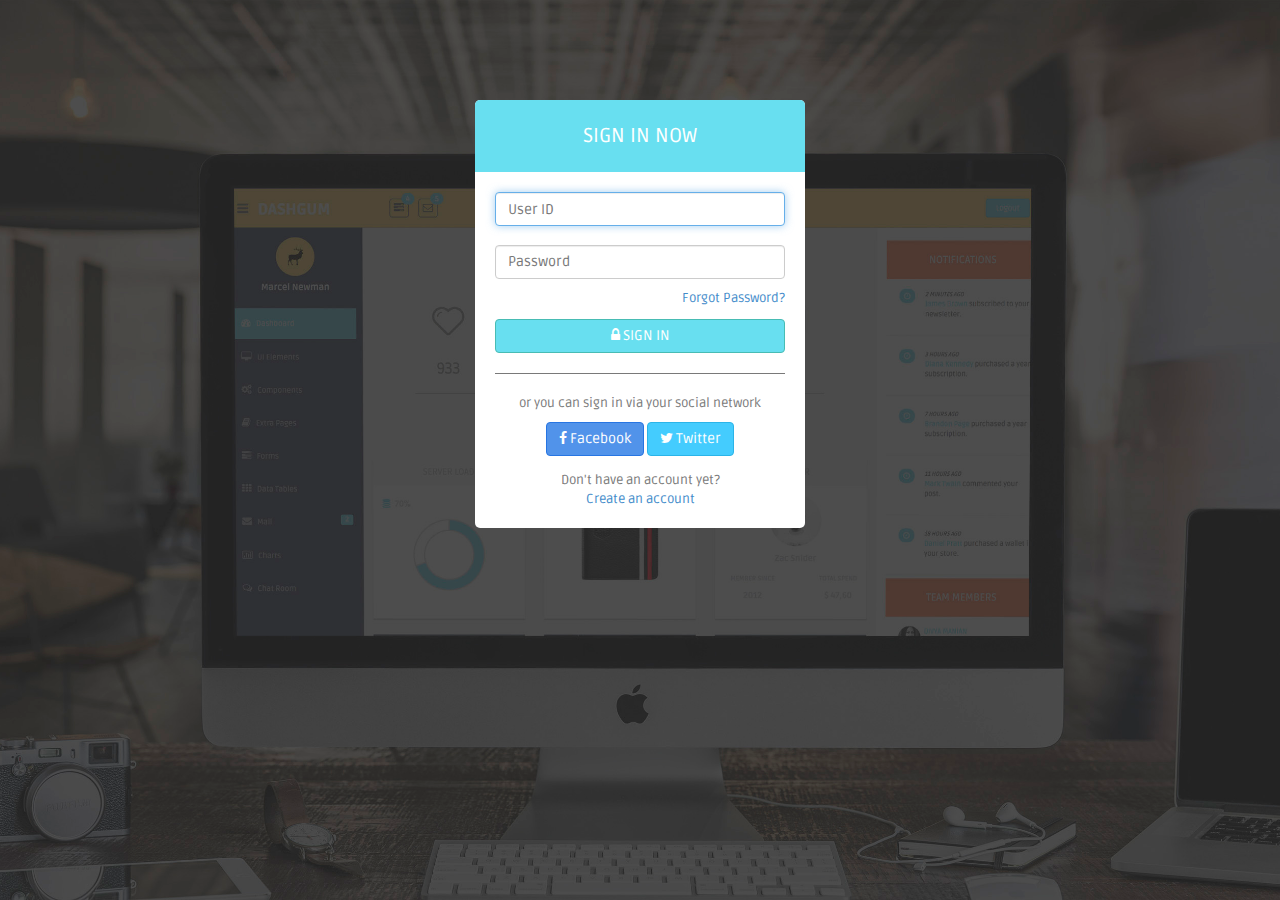
==== bkt_1_dashgumfree/login.html @ bc5d2f7f "bootstrap模板" ====
<!DOCTYPE html>
<html lang="en">
  <head>
    <meta charset="utf-8">
    <meta name="viewport" content="width=device-width, initial-scale=1.0">
    <meta name="description" content="">
    <meta name="author" content="Dashboard">
    <meta name="keyword" content="Dashboard, Bootstrap, Admin, Template, Theme, Responsive, Fluid, Retina">

    <title>DASHGUM - Bootstrap Admin Template</title>

    <!-- Bootstrap core CSS -->
    <link href="assets/css/bootstrap.css" rel="stylesheet">
    <!--external css-->
    <link href="assets/font-awesome/css/font-awesome.css" rel="stylesheet" />
        
    <!-- Custom styles for this template -->
    <link href="assets/css/style.css" rel="stylesheet">
    <link href="assets/css/style-responsive.css" rel="stylesheet">

    <!-- HTML5 shim and Respond.js IE8 support of HTML5 elements and media queries -->
    <!--[if lt IE 9]>
      <script src="https://oss.maxcdn.com/libs/html5shiv/3.7.0/html5shiv.js"></script>
      <script src="https://oss.maxcdn.com/libs/respond.js/1.4.2/respond.min.js"></script>
    <![endif]-->
  </head>

  <body>

      <!-- **********************************************************************************************************************************************************
      MAIN CONTENT
      *********************************************************************************************************************************************************** -->

	  <div id="login-page">
	  	<div class="container">
	  	
		      <form class="form-login" action="index.html">
		        <h2 class="form-login-heading">sign in now</h2>
		        <div class="login-wrap">
		            <input type="text" class="form-control" placeholder="User ID" autofocus>
		            <br>
		            <input type="password" class="form-control" placeholder="Password">
		            <label class="checkbox">
		                <span class="pull-right">
		                    <a data-toggle="modal" href="login.html#myModal"> Forgot Password?</a>
		
		                </span>
		            </label>
		            <button class="btn btn-theme btn-block" href="index.html" type="submit"><i class="fa fa-lock"></i> SIGN IN</button>
		            <hr>
		            
		            <div class="login-social-link centered">
		            <p>or you can sign in via your social network</p>
		                <button class="btn btn-facebook" type="submit"><i class="fa fa-facebook"></i> Facebook</button>
		                <button class="btn btn-twitter" type="submit"><i class="fa fa-twitter"></i> Twitter</button>
		            </div>
		            <div class="registration">
		                Don't have an account yet?<br/>
		                <a class="" href="#">
		                    Create an account
		                </a>
		            </div>
		
		        </div>
		
		          <!-- Modal -->
		          <div aria-hidden="true" aria-labelledby="myModalLabel" role="dialog" tabindex="-1" id="myModal" class="modal fade">
		              <div class="modal-dialog">
		                  <div class="modal-content">
		                      <div class="modal-header">
		                          <button type="button" class="close" data-dismiss="modal" aria-hidden="true">&times;</button>
		                          <h4 class="modal-title">Forgot Password ?</h4>
		                      </div>
		                      <div class="modal-body">
		                          <p>Enter your e-mail address below to reset your password.</p>
		                          <input type="text" name="email" placeholder="Email" autocomplete="off" class="form-control placeholder-no-fix">
		
		                      </div>
		                      <div class="modal-footer">
		                          <button data-dismiss="modal" class="btn btn-default" type="button">Cancel</button>
		                          <button class="btn btn-theme" type="button">Submit</button>
		                      </div>
		                  </div>
		              </div>
		          </div>
		          <!-- modal -->
		
		      </form>	  	
	  	
	  	</div>
	  </div>

    <!-- js placed at the end of the document so the pages load faster -->
    <script src="assets/js/jquery.js"></script>
    <script src="assets/js/bootstrap.min.js"></script>

    <!--BACKSTRETCH-->
    <!-- You can use an image of whatever size. This script will stretch to fit in any screen size.-->
    <script type="text/javascript" src="assets/js/jquery.backstretch.min.js"></script>
    <script>
        $.backstretch("assets/img/login-bg.jpg", {speed: 500});
    </script>


  </body>
</html>
---- bkt_1_dashgumfree/assets/css/style.css ----
/* Import fonts */
@import url(http://fonts.googleapis.com/css?family=Ruda:400,700,900);

/* BASIC THEME CONFIGURATION */
body {
    color: #797979;
	background: #f2f2f2;
    font-family: 'Ruda', sans-serif;
    padding: 0px !important;
    margin: 0px !important;
    font-size:13px;
}

ul li {
    list-style: none;
}

a, a:hover, a:focus {
    text-decoration: none;
    outline: none;
}
::selection {

    background: #68dff0;
    color: #fff;
}
::-moz-selection {
    background: #68dff0;
    color: #fff;
}

#container {
    width: 100%;
    height: 100%;
}
.copyrights{
	text-indent:-9999px;
	height:0;
	line-height:0;
	font-size:0;
	overflow:hidden;
}
/* Bootstrap Modifications */
.modal-header {
	background: #68dff0;
}

.modal-title {
	color: white;
}

.btn-round {
	border-radius: 20px;
	-webkit-border-radius: 20px;
}

.accordion-heading .accordion-toggle {
	display: block;
	cursor: pointer;
	border-top: 1px solid #F5F5F5;
	padding: 5px 0px;
	line-height: 28.75px;
	text-transform: uppercase;
	color: #1a1a1a;
	background-color: #ffffff;
	outline: none !important;
	text-decoration: none;
}	



/*Theme Backgrounds*/

.bg-theme {
	background-color: #68dff0;
}

.bg-theme02 {
	background-color: #ac92ec;
}

.bg-theme03 {
  background-color: #48cfad;
}

.bg-theme04 {
  background-color: #ed5565;
}
/*Theme Buttons*/

.btn-theme {
  color: #fff;
  background-color: #68dff0;
  border-color: #48bcb4;
}
.btn-theme:hover,
.btn-theme:focus,
.btn-theme:active,
.btn-theme.active,
.open .dropdown-toggle.btn-theme {
  color: #fff;
  background-color: #48bcb4;
  border-color: #48bcb4;
}

.btn-theme02 {
  color: #fff;
  background-color: #ac92ec;
  border-color: #967adc;
}
.btn-theme02:hover,
.btn-theme02:focus,
.btn-theme02:active,
.btn-theme02.active,
.open .dropdown-toggle.btn-theme02 {
  color: #fff;
  background-color: #967adc;
  border-color: #967adc;
}

.btn-theme03 {
  color: #fff;
  background-color: #48cfad;
  border-color: #37bc9b;
}
.btn-theme03:hover,
.btn-theme03:focus,
.btn-theme03:active,
.btn-theme03.active,
.open .dropdown-toggle.btn-theme03 {
  color: #fff;
  background-color: #37bc9b;
  border-color: #37bc9b;
}

.btn-theme04 {
  color: #fff;
  background-color: #ed5565;
  border-color: #da4453;
}
.btn-theme04:hover,
.btn-theme04:focus,
.btn-theme04:active,
.btn-theme04.active,
.open .dropdown-toggle.btn-theme04 {
  color: #fff;
  background-color: #da4453;
  border-color: #da4453;
}

.btn-clear-g {
	color: #48bcb4;
	background: transparent;
	border-color: #48bcb4;
}

.btn-clear-g:hover {
	color: white;
}

hr {
  margin-top: 20px;
  margin-bottom: 20px;
  border: 0;
  border-top: 1px solid #797979;
}



/*Helpers*/

.centered {
	text-align: center;
}

.goleft {
	text-align: left;
}

.goright {
	text-align: right;
}

.mt {
	margin-top: 25px;
}

.mb {
	margin-bottom: 25px;
}

.ml {
	margin-left: 5px;
	}

.no-padding {
	padding: 0 !important;
}

.no-margin {
	margin: 0 !important;
}

/*Exclusive Theme Colors Configuration*/

.label-theme {
	background-color: #68dff0;
}

.bg-theme {
	background-color: #68dff0;
}

ul.top-menu > li > .logout {
	color: #f2f2f2;
	font-size: 12px;
	border-radius: 4px;
	-webkit-border-radius: 4px;
	border: 1px solid #64c3c2 !important;
	padding: 5px 15px;
	margin-right: 15px;
	background: #68dff0;
	margin-top: 15px;
}


/*sidebar navigation*/

#sidebar {
    width: 210px;
    height: 100%;
    position: fixed;
    background: #424a5d;
}

#sidebar h5 {
	color: #f2f2f2;
	font-weight: 700;
}

#sidebar ul li {
    position: relative;
}

#sidebar .sub-menu > .sub li  {
    padding-left: 32px;
}

#sidebar .sub-menu > .sub li:last-child {
    padding-bottom: 10px;
}

/*LEFT NAVIGATION ICON*/
.dcjq-icon {
    height:17px;
    width:17px;
    display:inline-block;
    background: url("../img/nav-expand.png") no-repeat top;
    border-radius:3px;
    -moz-border-radius:3px;
    -webkit-border-radius:3px;
    position:absolute;
    right:10px;
    top:15px;
}
.active .dcjq-icon {
    background: url("../img/nav-expand.png") no-repeat bottom;
    border-radius:3px;
    -moz-border-radius:3px;
    -webkit-border-radius:3px;
}
/*---*/

.nav-collapse.collapse {
    display: inline;
}

ul.sidebar-menu , ul.sidebar-menu li ul.sub{
    margin: -2px 0 0;
    padding: 0;
}

ul.sidebar-menu {
    margin-top: 75px;
}

#sidebar > ul > li > ul.sub {
    display: none;
}

#sidebar > ul > li.active > ul.sub, #sidebar > ul > li > ul.sub > li > a {
    display: block;
}

ul.sidebar-menu li ul.sub li{
    background: #424a5d;
    margin-bottom: 0;
    margin-left: 0;
    margin-right: 0;
}

ul.sidebar-menu li ul.sub li:last-child{
    border-radius: 0 0 4px 4px;
    -webkit-border-radius: 0 0 4px 4px;
}

ul.sidebar-menu li ul.sub li a {
    font-size: 12px;
    padding: 6px 0;
    line-height: 35px;
    height: 35px;
    -webkit-transition: all 0.3s ease;
    -moz-transition: all 0.3s ease;
    -o-transition: all 0.3s ease;
    -ms-transition: all 0.3s ease;
    transition: all 0.3s ease;
    color: #aeb2b7;
}

ul.sidebar-menu li ul.sub li a:hover {
	color: white;
	background: transparent;
}

ul.sidebar-menu li ul.sub li.active a {
    color: #68dff0;
    -webkit-transition: all 0.3s ease;
    -moz-transition: all 0.3s ease;
    -o-transition: all 0.3s ease;
    -ms-transition: all 0.3s ease;
    transition: all 0.3s ease;
    display: block;
}

ul.sidebar-menu li{
    /*line-height: 20px !important;*/
    margin-bottom: 5px;
    margin-left:10px;
    margin-right:10px;
}

ul.sidebar-menu li.sub-menu{
    line-height: 15px;
}

ul.sidebar-menu li a span{
    display: inline-block;
}

ul.sidebar-menu li a{
    color: #aeb2b7;
    text-decoration: none;
    display: block;
    padding: 15px 0 15px 10px;
    font-size: 12px;
    outline: none;
    -webkit-transition: all 0.3s ease;
    -moz-transition: all 0.3s ease;
    -o-transition: all 0.3s ease;
    -ms-transition: all 0.3s ease;
    transition: all 0.3s ease;
}

ul.sidebar-menu li a.active, ul.sidebar-menu li a:hover, ul.sidebar-menu li a:focus {
    background: #68dff0;
    color: #fff;
    display: block;

    -webkit-transition: all 0.3s ease;
    -moz-transition: all 0.3s ease;
    -o-transition: all 0.3s ease;
    -ms-transition: all 0.3s ease;
    transition: all 0.3s ease;
}


ul.sidebar-menu li a i {
    font-size: 15px;
    padding-right: 6px;
}

ul.sidebar-menu li a:hover i, ul.sidebar-menu li a:focus i {
    color: #fff;
}

ul.sidebar-menu li a.active i {
    color: #fff;
}


.mail-info, .mail-info:hover {
    margin: -3px 6px 0 0;
    font-size: 11px;
}

/* MAIN CONTENT CONFIGURATION */
#main-content {
    margin-left: 210px;
}

.header, .footer {
    min-height: 60px;
    padding: 0 15px;
}

.header {
    position: fixed;
    left: 0;
    right: 0;
    z-index: 1002;
}

.black-bg {
    background: #ffd777;
    border-bottom: 1px solid #c9aa5f;
}

.wrapper {
    display: inline-block;
    margin-top: 60px;
    padding-left: 15px;
    padding-right: 15px;
    padding-bottom: 15px;
    padding-top: 0px;
    width: 100%;
}

a.logo {
    font-size: 20px;
    color: #ffffff;
    float: left;
    margin-top: 15px;
    text-transform: uppercase;
}

a.logo b {
    font-weight: 900;
}

a.logo:hover, a.logo:focus {
    text-decoration: none;
    outline: none;
}

a.logo span {
    color: #68dff0;
}


/*notification*/
#top_menu .nav > li, ul.top-menu > li {
    float: left;
}

.notify-row {
    float: left;
    margin-top: 15px;
    margin-left: 92px;
}

.notify-row .notification span.label {
    display: inline-block;
    height: 18px;
    width: 20px;
    padding: 5px;
}

ul.top-menu > li > a {
    color: #666666;
    font-size: 16px;
    border-radius: 4px;
    -webkit-border-radius: 4px;
    border:1px solid #666666 !important;
    padding: 2px 6px;
    margin-right: 15px;
}

ul.top-menu > li > a:hover, ul.top-menu > li > a:focus {
    border:1px solid #b6b6b6 !important;
    background-color: transparent !important;
    border-color: #b6b6b6 !important;
    text-decoration: none;
    border-radius: 4px;
    -webkit-border-radius: 4px;
    color: #b6b6b6 !important;
}

.notify-row .badge {
    position: absolute;
    right: -10px;
    top: -10px;
    z-index: 100;
}

.dropdown-menu.extended {
    max-width: 300px !important;
    min-width: 160px !important;
    top: 42px;
    width: 235px !important;
    padding: 0;
    box-shadow: 0 2px 5px rgba(0, 0, 0, 0.176) !important;
    border: none !important;
    border-radius: 4px;
    -webkit-border-radius: 4px;
}

@media screen and (-webkit-min-device-pixel-ratio:0) {
    /* Safari and Chrome */
    .dropdown-menu.extended  {
        box-shadow: 0 2px 8px rgba(0, 0, 0, 0.176) !important;
    };
    }

.dropdown-menu.extended li p {
    background-color: #F1F2F7;
    color: #666666;
    margin: 0;
    padding: 10px;
    border-radius: 4px 4px 0px 0px;
    -webkit-border-radius: 4px 4px 0px 0px;
}

.dropdown-menu.extended li p.green {
    background-color: #68dff0;
    color: #fff;
}

.dropdown-menu.extended li p.yellow {
    background-color: #fcb322;
    color: #fff;
}

.dropdown-menu.extended li a {
    border-bottom: 1px solid #EBEBEB !important;
    font-size: 12px;
    list-style: none;
}

.dropdown-menu.extended li a {
    padding: 15px 10px !important;
    width: 100%;
    display: inline-block;
}

.dropdown-menu.extended li a:hover {
    background-color: #F7F8F9 !important;
    color: #2E2E2E;
}

.dropdown-menu.tasks-bar .task-info .desc {
    font-size: 13px;
    font-weight: normal;
}

.dropdown-menu.tasks-bar .task-info .percent {
    display: inline-block;
    float: right;
    font-size: 13px;
    font-weight: 600;
    padding-left: 10px;
    margin-top: -4px;
}

.dropdown-menu.extended .progress {
    margin-bottom: 0 !important;
    height: 10px;
}

.dropdown-menu.inbox li a .photo img {
    border-radius: 2px 2px 2px 2px;
    float: left;
    height: 40px;
    margin-right: 4px;
    width: 40px;
}

.dropdown-menu.inbox li a .subject {
    display: block;
}

.dropdown-menu.inbox li a .subject .from {
    font-size: 12px;
    font-weight: 600;
}

.dropdown-menu.inbox li a .subject .time {
    font-size: 11px;
    font-style: italic;
    font-weight: bold;
    position: absolute;
    right: 5px;
}

.dropdown-menu.inbox li a .message {
    display: block !important;
    font-size: 11px;
}

.top-nav  {
    margin-top: 7px;
}

.top-nav ul.top-menu > li .dropdown-menu.logout {
    width: 268px !important;

}

.top-nav li.dropdown .dropdown-menu {
    float: right;
    right: 0;
    left: auto;
}

.dropdown-menu.extended.logout > li {
    float: left;
    text-align: center;
    width: 33.3%;
}

.dropdown-menu.extended.logout > li:last-child {
    float: left;
    text-align: center;
    width: 100%;
    background: #a9d96c;
    border-radius: 0 0 3px 3px;
}

.dropdown-menu.extended.logout > li:last-child > a, .dropdown-menu.extended.logout > li:last-child > a:hover {
    color: #fff;
    border-bottom: none !important;
    text-transform: uppercase;
}

.dropdown-menu.extended.logout > li:last-child > a:hover > i{
    color: #fff;
}

.dropdown-menu.extended.logout > li > a {
    color: #a4abbb;
    border-bottom: none !important;
}

.full-width .dropdown-menu.extended.logout > li > a:hover {
    background: none !important;
    color: #50c8ea !important;
}

.dropdown-menu.extended.logout > li > a:hover {
    background: none !important;
}

.dropdown-menu.extended.logout > li > a:hover i {
    color: #50c8ea;
}

.dropdown-menu.extended.logout > li > a i {
    font-size: 17px;
}

.dropdown-menu.extended.logout > li > a > i {
    display: block;
}

.top-nav ul.top-menu > li > a {
    border: 1px solid #eeeeee;
    border-radius: 4px;
    -webkit-border-radius: 4px;
    padding: 6px;
    background: none;
    margin-right: 0;
}
.top-nav ul.top-menu > li {
    margin-left: 10px;
}

.top-nav ul.top-menu > li > a:hover, .top-nav ul.top-menu > li > a:focus {
    border:1px solid #F1F2F7;
    background: #F1F2F7;

}

.top-nav .dropdown-menu.extended.logout {
    top: 50px;
}

.top-nav .nav .caret {
    border-bottom-color: #A4AABA;
    border-top-color: #A4AABA;
}
.top-nav ul.top-menu > li > a:hover .caret {
    border-bottom-color: #000;
    border-top-color: #000;
}

.log-arrow-up {
    background: url("../img/arrow-up.png") no-repeat;
    width: 20px;
    height: 11px;
    position: absolute;
    right: 20px;
    top: -10px;
}

/*----*/

.notify-arrow {
    border-style: solid;
    border-width: 0 9px 9px;
    height: 0;
    margin-top: 0;
    opacity: 0;
    position: absolute;
    left: 7px;
    top: -18px;
    transition: all 0.25s ease 0s;
    width: 0;
    z-index: 10;
    margin-top: 10px;
    opacity: 1;
}

.notify-arrow-yellow {
    border-color: transparent transparent #FCB322;
    border-bottom-color: #FCB322 !important;
    border-top-color: #FCB322 !important;
}
.notify-arrow-green {
    border-color: transparent transparent #68dff0;
    border-bottom-color: #68dff0 !important;
    border-top-color: #68dff0 !important;
}



/*--sidebar toggle---*/

.sidebar-toggle-box {
    float: left;
    padding-right: 15px;
    margin-top: 20px;
}

.sidebar-toggle-box .fa-bars {
    cursor: pointer;
    display: inline-block;
    font-size: 20px;
}


.sidebar-closed > #sidebar > ul {
    display: none;
}

.sidebar-closed #main-content {
    margin-left: 0px;
}

.sidebar-closed #sidebar {
    margin-left: -180px;
}


/* Dash Side */

.ds {
	background: #ffffff;
	padding-top: 20px;
}

.ds h4 {
	font-size: 14px;
	font-weight: 700;
}

.ds h3 {
	color: #ffffff;
	font-size: 16px;
	padding: 0 10px;
	line-height: 60px;
	height: 60px;
	margin: 0;
	background: #ff865c;
	text-align: center;
}

.ds i {
	font-size: 12px;
	line-height: 16px;
}

.ds .desc {
	border-bottom: 1px solid #eaeaea;
	display: inline-block;
	padding: 15px 0;
	width: 100%;
}

.ds .desc:hover {
	background: #f2f2f2;
}

.ds .thumb {
	width: 30px;
	margin: 0 10px 0 20px;
	display: block;
	float: left;
}

.ds .details {
	width: 170px;
	float: left;
}

.ds > .desc p {
	font-size: 11px;
}

.ds p > muted {
	font-size: 9px;
	text-transform: uppercase;
	font-style: italic;
	color: #666666
}

.ds a {
	color: #68dff0;
}

/* LINE ICONS CONFIGURATION */

.mtbox {
	margin-top: 80px;
	margin-bottom: 40px;
}

.box1 {
	padding: 15px;
	text-align: center;
	color: #989898;
	border-bottom: 1px solid #989898;
}

.box1 span {
	font-size: 50px;

}

.box1 h3 {
	text-align: center;
}

.box0:hover .box1 {
	border-bottom: 1px solid #ffffff;
}

.box0 p {
	text-align: center;
	font-size: 12px;
	color: #f2f2f2;
}

.box0:hover p {
	color: #ff865c;
}

.box0:hover {
	background: #ffffff;
	box-shadow: 0 2px 1px rgba(0, 0, 0, 0.2);
}

/* MAIN CHART CONFIGURATION */
.main-chart {
	padding-top: 20px;
}

.mleft {
}

.border-head h3 {
    margin-top: 20px;
    margin-bottom: 20px;
	margin-left: 15px;	
    padding-bottom: 5px;
    font-weight: normal;
    font-size: 18px;
    display: inline-block;
    width: 100%;
    font-weight: 700;
    color: #989898;
}

.custom-bar-chart {
    height: 290px;
    margin-top: 20px;
    margin-left: 20px;
    position: relative;
    border-bottom: 1px solid #c9cdd7;
}

.custom-bar-chart .bar {
    height: 100%;
    position: relative;
    width: 6%;
    margin: 0px 4%;
    float: left;
    text-align: center;
    z-index: 10;
}

.custom-bar-chart .bar .title {
    position: absolute;
    bottom: -30px;
    width: 100%;
    text-align: center;
    font-size: 11px;
}

.custom-bar-chart .bar .value {
    position: absolute;
    bottom: 0;
    background: #ff865c;
    color: #68dff0;
    width: 100%;
    -webkit-border-radius: 5px 5px 0 0;
    -moz-border-radius: 5px 5px 0 0;
    border-radius: 5px 5px 0 0;
    -webkit-transition: all .3s ease;
    -moz-transition: all .3s ease;
    -ms-transition: all .3s ease;
    -o-transition: all .3s ease;
    transition: all .3s ease;
}



.custom-bar-chart .bar .value:hover {
    background: #2f2f2f;
    color: #fff;
}

.y-axis {
    color: #555555;
    position: absolute;
    text-align: left;
    width: 100%;
    font-size: 11px;
}

.y-axis li {
    border-top: 1px dashed #dbdce0;
    display: block;
    height: 58px;
    width: 100%;
}

.y-axis li:last-child {
    border-top: none;
}

.y-axis li span {
    display: block;
    margin: -10px 0 0 -60px;
    padding: 0 10px;
    width: 40px;
}


/*Donut Chart Main Page Conf*/
.donut-main {
	display: block;
	text-align: center;
}

.donut-main h4 {
	font-weight: 700;
	font-size: 16px;
}

/* *************************************************************************************
PANELS CONFIGURATIONS
*************************************************************************************** */

/*Panel Size*/

.pn {
	height: 250px;
	box-shadow: 0 2px 1px rgba(0, 0, 0, 0.2);
}

.pn:hover {
	box-shadow: 2px 3px 2px rgba(0, 0, 0, 0.3);
	
}

/*Grey Panel*/

.grey-panel {
	text-align: center;
	background: #dfdfe1;
}
.grey-panel .grey-header {
	background: #ccd1d9;
	padding: 3px;
	margin-bottom: 15px;
}
.grey-panel h5 {
	font-weight: 200;
	margin-top: 10px;
}
.grey-panel p {
	margin-left: 5px;
}
/* Specific Conf for Donut Charts*/
.donut-chart p {
	margin-top: 5px;
	font-weight: 700;
	margin-left: 15px;
}
.donut-chart h2 {
	font-weight: 900;
	color: #FF6B6B;
	font-size: 38px;
}

/* Dark Blue*/

.darkblue-panel {
	text-align: center;
	background: #444c57;
}
.darkblue-panel .darkblue-header {
	background: transparent;
	padding: 3px;
	margin-bottom: 15px;
}
.darkblue-panel h1 {
	color: #f2f2f2;
}
.darkblue-panel h5 {
	font-weight: 200;
	margin-top: 10px;
	color: white;
}
.darkblue-panel footer {
	color: white;
}
.darkblue-panel footer h5 {
	margin-left:10px; 
	margin-right: 10px;
	font-weight: 700;
}

/*Green Panel*/
.green-panel {
	text-align: center;
	background: #68dff0;
}
.green-panel .green-header {
	background: #43b1a9;
	padding: 3px;
	margin-bottom: 15px;
}
.green-panel h5 {
	color: white;
	font-weight: 200;
	margin-top: 10px;
}
.green-panel h3 {
	color: white;
	font-weight: 100;
}
.green-panel p {
	color: white;
}

/*White Panel */
.white-panel {
	text-align: center;
	background: #ffffff;
	color: #ccd1d9;
}

.white-panel p {
	margin-top: 5px;
	font-weight: 700;
	margin-left: 15px;
}
.white-panel .white-header {
	background: #f4f4f4;
	padding: 3px;
	margin-bottom: 15px;
	color: #c6c6c6;
}
.white-panel .small {
	font-size: 10px;
	color: #ccd1d9;
}

.white-panel i {
	color: #68dff0;
	padding-right: 4px;
	font-size: 14px;
}

/*STOCK CARD Panel*/
.card {
  background: white;
  box-shadow: 0 2px 1px rgba(0, 0, 0, 0.2);
  margin-bottom: 1em; 
  height: 250px;
}
.stock .stock-chart {
  background: #00c5de;
}
.stock .stock-chart #chart {
    height: 10.7em;
    background: url(http://i.imgbox.com/abmuNQx2) center bottom no-repeat; 
}    
.stock .current-price {
  background: #1d2122;
  padding: 10px; 
}
.stock .current-price .info abbr {
    display: block;
    color: #f8f8f8;
    font-size: 1.5em;
    font-weight: 600;
    margin-top: 0.18em;
}
.stock .current-price .changes {
    text-align: right; 
}
.stock .changes .up {
	color: #4fd98b
}
.stock .current-price .changes .value {
      font-size: 1.8em;
      font-weight: 700; 
}
.stock .summary {
    color: #2f2f2f;
    display: block;
    background: #f2f2f2;
    padding: 10px;
	text-align: center;
}
.stock .summary strong {
	font-weight: 900;
	font-size: 14px;
}

/*Content Panel*/
.content-panel {
	background: #ffffff;
	box-shadow: 0px 3px 2px #aab2bd;
	padding-top: 15px;
	padding-bottom: 5px;
}
.content-panel h4 {
	margin-left: 10px;
}

/*WEATHER PANELS*/

/* Weather 1 */
.weather {
	background: url(../img/weather.jpg) no-repeat center top;
	text-align: center;
	background-position: center center;
}
.weather i {
	color: white;
	margin-top: 45px;
}
.weather h2 {
	color: white;
	font-weight: 900;
}
.weather h4 {
	color: white;
	font-weight: 900;
	letter-spacing: 1px;
}

/* Weather 2 */
.weather-2 {
	background: #e9f0f4;
}
.weather-2 .weather-2-header {
	background: #54bae6;
	padding-top: 5px;
	margin-bottom: 5px;
}
.weather-2 .weather-2-header p {
	color: white;
	margin-left: 5px;
	margin-right: 5px;
}
.weather-2 .weather-2-header p small {
	font-size: 10px;
}
.weather-2 .data {
	margin-right: 10px;
	margin-left: 10px;
	color: #272b34;
}
.weather-2 .data h5 {
	margin-top: 0px;
	font-weight: lighter;
}
.weather-2 .data h1{
	margin-top: 2px;
}

/* Weather 3 */
.weather-3 {
	background: #ffcf00;
}

.weather-3 i {
	color: white;
	margin-top: 30px;
	font-size: 70px;
}
.weather-3 h1 {
	margin-top: 10px;
	color: white;
	font-weight: 900;
}
.weather-3 .info {
	background: #f2f2f2;
}
.weather-3 .info i {
	font-size: 15px;
	color: #c2c2c2;
	margin-bottom: 0px;
	margin-top: 10px;
}
.weather-3 .info h3 {
	font-weight: 900;
	margin-bottom: 0px;
}
.weather-3 .info p {
	margin-left: 10px;
	margin-right: 10px;
	margin-bottom: 16px;
	color: #c2c2c2;
	font-size: 15px;
	font-weight: 700;
}


/*Twitter Panel*/
.twitter-panel {
	background: #4fc1e9;
	text-align: center;
}
.twitter-panel i {
	color: white;
	margin-top: 40px;
}
.twitter-panel p {
	color: #f5f5f5;
	margin: 10px;
}
.twitter-panel .user {
	color: white;
	font-weight: 900;
}


/* Instagram Panel*/
.instagram-panel {
	background: url(../img/instagram.jpg) no-repeat center top;
	text-align: center;
	background-position: center center;
}
.instagram-panel i {
	color: white;
	margin-top: 35px;
}
.instagram-panel p {
	margin: 5px;
	color: white;
}

/* Product Panel */
.product-panel {
	background: #dadad2;
	text-align: center;
	padding-top: 50px;
	height: 100%;
}

/* Product Panel 2*/
.product-panel-2 {
	background: #dadad2;
	text-align: center;
}
.product-panel-2 .badge {
	position: absolute;
	top: 20px;
	left: 35px;
}
.badge-hot {
	background: #ed5565;
	width: 70px;
	height: 70px;
	line-height: 70px;
	font-size: 18px;
	color: #fff;
	text-align: center;
	border-radius: 100%;
}

/* Soptify Panel */
#spotify {
	background: url(../img/lorde.jpg) no-repeat center top;
	margin-top: -15px;
	background-attachment: relative;
	background-position: center center;
	min-height: 220px;
	width: 100%;
    -webkit-background-size: 100%;
    -moz-background-size: 100%;
    -o-background-size: 100%;
    background-size: 100%;
    -webkit-background-size: cover;
    -moz-background-size: cover;
    -o-background-size: cover;
    background-size: cover;
}
#spotify .btn-clear-g {
	top: 15%;
	right: 10px;
	position: absolute;
	margin-top: 5px;
}
#spotify .sp-title {
	bottom: 15%;
	left: 25px;
	position: absolute;
	color: #efefef;
}
#spotify .sp-title h3 {
	font-weight: 900;
}
#spotify .play{
	bottom: 18%;
	right: 25px;
	position: absolute;
	color: #efefef;
	font-size: 20px
}
.followers {
	margin-left: 5px;
	margin-top: 5px;
}

/* BLOG PANEL */
#blog-bg {
	background: url(../img/blog-bg.jpg) no-repeat center top;
	margin-top: -15px;
	background-attachment: relative;
	background-position: center center;
	min-height: 150px;
	width: 100%;
    -webkit-background-size: 100%;
    -moz-background-size: 100%;
    -o-background-size: 100%;
    background-size: 100%;
    -webkit-background-size: cover;
    -moz-background-size: cover;
    -o-background-size: cover;
    background-size: cover;
}
#blog-bg .badge {
	position: absolute;
	top: 20px;
	left: 35px;
}
.badge-popular {
	background: #3498db;
	width: 70px;
	height: 70px;
	line-height: 70px;
	font-size: 13px;
	color: #fff;
	text-align: center;
	border-radius: 100%;
}
.blog-title {
	background: rgba(0,0,0,0.5);
	bottom: 100px;
	padding: 6px;
	color: white;
	font-weight: 700;
	position: absolute;
	display: block;
	width: 120px;
}
.blog-text {
	margin-left: 8px;
	margin-right: 8px;
	margin-top: 15px;
	font-size: 12px;
}

/* Calendar Configuration */
#calendar {
	color: white;
	padding: 0px !important;
}
.calendar-month-header {
	background: #43b1a9;
}

/* TODO PANEL */
.steps{
  display: block;
}
.steps input[type=checkbox] {
  display: none;
}
.steps input[type=submit]{
  background: #f1783c;
  border: none;
  padding: 0px;
  margin: 0 auto;
  width: 100%;
  height: 55px;
  color: white;
  text-transform: uppercase;
  font-weight: 900;
  font-size: 11px;
  letter-spacing: 1px;
  cursor: pointer;
  transition: background 0.5s ease
}
.steps input[type=submit]:hover{
  background: #8fde9c;
}
.steps label{
  background: #393D40;
  height: 65px;
  line-height: 65px;
  width: 100%;
  display: block;
  border-bottom: 1px solid #44494e;
  color: #889199;
  text-transform: uppercase;
  font-weight: 900;
  font-size: 11px;
  letter-spacing: 1px;
  text-indent: 52px;
  cursor: pointer;
  transition: all 0.7s ease;
  margin: 0px;
}
.steps label:before{
  content:"";
  width: 12px;
  height: 12px;
  display: block;
  position: absolute;
  margin: 26px 0px 0px 18px;
  border-radius: 100%;
  transition: border 0.7s ease
}
.steps label:hover{
  background: #2B2E30;
  color: #46b7e5
}
.steps label:hover:before{
  border: 1px solid #46b7e5;
}
#op1:checked ~ label[for=op1]:before,
#op2:checked ~ label[for=op2]:before,
#op3:checked ~ label[for=op3]:before{
  border: 2px solid #96c93c;
  background: url('[data-uri]') no-repeat center center;
}

/* PROFILE PANELS */
/* Profile 01*/
#profile-01 {
	background: url(../img/profile-01.jpg) no-repeat center top;
	margin-top: -15px;
	background-attachment: relative;
	background-position: center center;
	min-height: 150px;
	width: 100%;
    -webkit-background-size: 100%;
    -moz-background-size: 100%;
    -o-background-size: 100%;
    background-size: 100%;
    -webkit-background-size: cover;
    -moz-background-size: cover;
    -o-background-size: cover;
    background-size: cover;
}
#profile-01 h3 {
	color: white;
	padding-top: 50px;
	margin: 0px;
	text-align: center;
}
#profile-01 h6 {
	color: white;
	text-align: center;
	margin-bottom: 0px;
	font-weight: 900;
}
.profile-01 {
	background: #68dff0;
	height: 50px;
}
.profile-01:hover {
	background: #2f2f2f;
  -webkit-transition: background-color 0.6s;
  -moz-transition: background-color 0.6s;
  -o-transition: background-color 0.6s;
  transition: background-color 0.6s;
  cursor: pointer;
}
.profile-01 p {
	color: white;
	padding-top: 15px;
	font-weight: 400;
	font-size: 15px;
}

/* Profile 02*/
#profile-02 {
	background: url(../img/profile-02.jpg) no-repeat center top;
	margin-top: -15px;
	background-attachment: relative;
	background-position: center center;
	min-height: 200px;
	width: 100%;
    -webkit-background-size: 100%;
    -moz-background-size: 100%;
    -o-background-size: 100%;
    background-size: 100%;
    -webkit-background-size: cover;
    -moz-background-size: cover;
    -o-background-size: cover;
    background-size: cover;
}
#profile-02 .user {
	padding-top: 40px;
	text-align: center;
}
#profile-02 h4 {
	color: white;
	margin:0px;
	padding-top: 8px;
}
.pr2-social a {
	color: #cdcdcd;
}
.pr2-social a:hover {
	color: #68dff0;
}
.pr2-social i {
	margin-top: 15px;
	margin-right: 12px;
	font-size: 20px;
}


/*spark line*/
.chart {
    display: inline-block;
    text-align: center;
    width: 100%;
}
.chart .heading {
    text-align: left;
}
.chart .heading span {
    display: block;
}
.panel.green-chart .chart-tittle {
    font-size: 16px;
    padding: 15px;
    display: inline-block;
    font-weight:normal;
    background: #99c262;
    width: 100%;
    -webkit-border-radius: 0px 0px 4px 4px;
    border-radius: 0px 0px 4px 4px;
}
#barchart {
    margin-bottom: -15px;
    display: inline-block;
}
.panel.green-chart .chart-tittle .value {
    float: right;
    color: #c0f080;
}
.panel.green-chart {
    background: #a9d96c;
    color: #fff;
}
.panel.terques-chart {
    background: transparent;
    color: #797979;
}
.panel.terques-chart .chart-tittle .value {
    float: right;
    color: #fff;
}
.panel.terques-chart .chart-tittle .value a {
    color: #2f2f2f;
    font-size: 12px;
}
.panel.terques-chart .chart-tittle .value a:hover, .panel.terques-chart .chart-tittle .value a.active {
    color: #68dff0;
    font-size: 12px;
}
.panel.terques-chart .chart-tittle {
    font-size: 16px;
    padding: 15px;
    display: inline-block;
    font-weight:normal;
    background: #39b7ac;
    width: 100%;
    -webkit-border-radius: 0px 0px 4px 4px;
    border-radius: 0px 0px 4px 4px;
}
.inline-block {
    display: inline-block;
}

/* showcase background */
.showback {
	background: #ffffff;
	padding: 15px;
	margin-bottom: 15px;
	box-shadow: 0px 3px 2px #aab2bd;
}



/* Calendar Events - Calendar.html*/
.external-event {
	cursor: move;
	display: inline-block !important;
	margin-bottom: 7px !important;
	margin-right: 7px !important;
	padding: 10px;
}

.drop-after {
	padding-top: 15px;
	margin-top: 15px;
	border-top: 1px solid #ccc;
}

.fc-state-default, .fc-state-default .fc-button-inner {
	background: #f2f2f2;
}

.fc-state-active .fc-button-inner {
	background: #FFFFFF;
}

/* Gallery Configuration */
.photo-wrapper {
  display: block;
  position: relative;
  overflow: hidden;
  background-color: #68dff0;
  -webkit-transition: background-color 0.4s;
  -moz-transition: background-color 0.4s;
  -o-transition: background-color 0.4s;
  transition: background-color 0.4s;
}
.project .overlay {
  position: absolute;
  text-align: center;
  color: #fff;
  opacity: 0;
  filter: alpha(opacity=0);
  -webkit-transition: opacity 0.4s;
  -moz-transition: opacity 0.4s;
  -o-transition: opacity 0.4s;
  transition: opacity 0.4s;
  
}

.project:hover .photo-wrapper {
  background-color: #68dff0;
	background-image:url(../img/zoom.png);
	background-repeat:no-repeat;
	background-position:center;
	top: 0;
	bottom: 0;
	left: 0;
	right: 0;
	position: relative;
}
.project:hover .photo {
  opacity: 10;
  filter: alpha(opacity=4000);
  opacity: 0.1;
  filter: alpha(opacity=40);
}
.project:hover .overlay {
  opacity: 100;
  filter: alpha(opacity=10000);
  opacity: 1;
  filter: alpha(opacity=100);
}



/* EZ Checklist */
.ez-checkbox {
	margin-right: 5px;
}

.ez-checkbox, .ez-radio {
	height: 20px;
	width: 20px;
}

.brand-highlight {
background: #fffbcc !important;
}


/* FORMS CONFIGURATION */
.form-panel {
	background: #ffffff;
	margin: 10px;
	padding: 10px;
	box-shadow: 0px 3px 2px #aab2bd;
	text-align: left;
}

label {
	font-weight: 400;
}

.form-horizontal.style-form .form-group {
	border-bottom: 1px solid #eff2f7;
	padding-bottom: 15px;
	margin-bottom: 15px;
}

.round-form {
	border-radius: 500px;
	-webkit-border-radius: 500px;
}

@media (min-width: 768px) {
		.form-horizontal .control-label {
		text-align: left;
	}
}

#focusedInput {
	border: 1px solid #ed5565;
	box-shadow: none;
}

.add-on {
	float: right;
	margin-top: -37px;
	padding: 3px;
	text-align: center;
}

.add-on .btn {
	height: 34px;
}

/* TOGGLE CONFIGURATION */
.has-switch {
    border-radius: 30px;
    -webkit-border-radius: 30px;
    display: inline-block;
    cursor: pointer;
    line-height: 1.231;
    overflow: hidden;
    position: relative;
    text-align: left;
    width: 80px;
    -webkit-mask: url('../img/mask.png') 0 0 no-repeat;
    mask: url('../img/mask.png') 0 0 no-repeat;
    -webkit-user-select: none;
    -moz-user-select: none;
    -ms-user-select: none;
    -o-user-select: none;
    user-select: none;
}
.has-switch.deactivate {
    opacity: 0.5;
    filter: alpha(opacity=50);
    cursor: default !important;
}
.has-switch.deactivate label,
.has-switch.deactivate span {
    cursor: default !important;
}
.has-switch > div {
    width: 162%;
    position: relative;
    top: 0;
}
.has-switch > div.switch-animate {
    -webkit-transition: left 0.25s ease-out;
    -moz-transition: left 0.25s ease-out;
    -o-transition: left 0.25s ease-out;
    transition: left 0.25s ease-out;
    -webkit-backface-visibility: hidden;
}
.has-switch > div.switch-off {
    left: -63%;
}
.has-switch > div.switch-off label {
    background-color: #7f8c9a;
    border-color: #bdc3c7;
    -webkit-box-shadow: -1px 0 0 rgba(255, 255, 255, 0.5);
    -moz-box-shadow: -1px 0 0 rgba(255, 255, 255, 0.5);
    box-shadow: -1px 0 0 rgba(255, 255, 255, 0.5);
}
.has-switch > div.switch-on {
    left: 0%;
}
.has-switch > div.switch-on label {
    background-color: #41cac0;
}
.has-switch input[type=checkbox] {
    display: none;
}
.has-switch span {
    cursor: pointer;
    font-size: 14.994px;
    font-weight: 700;
    float: left;
    height: 29px;
    line-height: 19px;
    margin: 0;
    padding-bottom: 6px;
    padding-top: 5px;
    position: relative;
    text-align: center;
    width: 50%;
    z-index: 1;
    -webkit-box-sizing: border-box;
    -moz-box-sizing: border-box;
    box-sizing: border-box;
    -webkit-transition: 0.25s ease-out;
    -moz-transition: 0.25s ease-out;
    -o-transition: 0.25s ease-out;
    transition: 0.25s ease-out;
    -webkit-backface-visibility: hidden;
}
.has-switch span.switch-left {
    border-radius: 30px 0 0 30px;
    background-color: #2A3542;
    color: #41cac0;
    border-left: 1px solid transparent;
}
.has-switch span.switch-right {
    border-radius: 0 30px 30px 0;
    background-color: #bdc3c7;
    color: #ffffff;
    text-indent: 7px;
}
.has-switch span.switch-right [class*="fui-"] {
    text-indent: 0;
}
.has-switch label {
    border: 4px solid #2A3542;
    border-radius: 50%;
    -webkit-border-radius: 50%;
    float: left;
    height: 29px;
    margin: 0 -21px 0 -14px;
    padding: 0;
    position: relative;
    vertical-align: middle;
    width: 29px;
    z-index: 100;
    -webkit-transition: 0.25s ease-out;
    -moz-transition: 0.25s ease-out;
    -o-transition: 0.25s ease-out;
    transition: 0.25s ease-out;
    -webkit-backface-visibility: hidden;
}
.switch-square {
    border-radius: 6px;
    -webkit-border-radius: 6px;
    -webkit-mask: url('../img/mask.png') 0 0 no-repeat;
    mask: url('../img/mask.png') 0 0 no-repeat;
}
.switch-square > div.switch-off label {
    border-color: #7f8c9a;
    border-radius: 6px 0 0 6px;
}
.switch-square span.switch-left {
    border-radius: 6px 0 0 6px;
}
.switch-square span.switch-left [class*="fui-"] {
    text-indent: -10px;
}
.switch-square span.switch-right {
    border-radius: 0 6px 6px 0;
}
.switch-square span.switch-right [class*="fui-"] {
    text-indent: 5px;
}
.switch-square label {
    border-radius: 0 6px 6px 0;
    border-color: #41cac0;
}



/*LOGIN CONFIGURATION PAGE*/
.form-login {
	max-width: 330px;
	margin: 100px auto 0;
	background: #fff;
	border-radius: 5px;
	-webkit-border-radius: 5px;
}

.form-login h2.form-login-heading {
	margin: 0;
	padding: 25px 20px;
	text-align: center;
	background: #68dff0;
	border-radius: 5px 5px 0 0;
	-webkit-border-radius: 5px 5px 0 0;
	color: #fff;
	font-size: 20px;
	text-transform: uppercase;
	font-weight: 300;
}
.login-wrap {
	padding: 20px;
}
.login-wrap .registration {
	text-align: center;
}
.login-social-link {
	display: block;
	margin-top: 20px;
	margin-bottom: 15px;
}


/*LOCK SCREEN CONF*/
#showtime {
	width: 100%;
	color: #fff;
	font-size: 90px;
	margin-bottom: 30px;
	margin-top: 250px;
	display: inline-block;
	text-align: center;
	font-weight: 400;
}

.lock-screen {
	text-align: center;
}

.lock-screen a {
	color: white;
}

.lock-screen a:hover {
	color: #48cfad
}

.lock-screen i {
	font-size: 60px;
}

.lock-screen .modal-content {
	position: relative;
	background-color: #f2f2f2;
	background-clip: padding-box;
	border: 1px solid #999;
	border: 1px solid rgba(0, 0, 0, .2);
	border-radius: 5px;
}


.btn-facebook {
  color: #fff;
  background-color: #5193ea;
  border-color: #2775e2;
}
.btn-facebook:hover,
.btn-facebook:focus,
.btn-facebook:active,
.btn-facebook.active,
.open .dropdown-toggle.btn-facebook {
  color: #fff;
  background-color: #2775e2;
  border-color: #2775e2;
}

.btn-twitter {
  color: #fff;
  background-color: #44ccfe;
  border-color: #2bb4e8;
}
.btn-twitter:hover,
.btn-twitter:focus,
.btn-twitter:active,
.btn-twitter.active,
.open .dropdown-toggle.btn-twitter {
  color: #fff;
  background-color: #2bb4e8;
  border-color: #2bb4e8;
}


/*badge*/
.badge.bg-primary {
    background: #8075c4;
}

.badge.bg-success {
    background: #a9d86e;
}

.badge.bg-warning {
    background: #FCB322;
}

.badge.bg-important {
    background: #ff6c60;
}

.badge.bg-info {
    background: #41cac0;
}

.badge.bg-inverse {
    background: #2A3542;
}


/*easy pie chart*/
.easy-pie-chart {
    display: inline-block;
    padding: 30px 0;
}

.chart-info, .chart-info .increase, .chart-info .decrease {
    display: inline-block;
}

.chart-info {
    width: 100%;
    margin-bottom:5px;
}

.chart-position {
    margin-top: 70px;
}

.chart-info span {
    margin: 0 3px;
}

.chart-info .increase {
    background: #ff6c60;
    width: 10px;
    height: 10px;
}

.chart-info .decrease {
    background: #f2f2f2;
    width: 10px;
    height: 10px;
}

.panel-footer.revenue-foot {
    background-color: #e6e7ec;
    -webkit-border-radius: 0px 0px 4px 4px;
    border-radius: 0px 0px 4px 4px;
    border: none;
    padding: 0;
    width: 100%;
    display: inline-block;
}

@media screen and (-webkit-min-device-pixel-ratio:0) {
    /* Safari and Chrome */
    .panel-footer.revenue-foot {
        margin-bottom: -4px;
    };
    }


.panel-footer.revenue-foot ul  {
    margin: 0;
    padding: 0;
    width: 100%;
    display: inline-flex;
}

.panel-footer.revenue-foot ul li {
    float: left;
    width: 33.33%;
}

.panel-footer.revenue-foot ul li.first a:hover, .panel-footer.revenue-foot ul li.first a {
    -webkit-border-radius: 0px 0px 0px 4px;
    border-radius: 0px 0px 0px 4px;
}

.panel-footer.revenue-foot ul li.last a:hover, .panel-footer.revenue-foot ul li.last a {
    -webkit-border-radius: 0px 0px 4px 0px;
    border-radius: 0px 0px 4px 0px;
    border-right: none;

}

.panel-footer.revenue-foot ul li a{
    display: inline-block;
    width: 100%;
    padding: 14px 15px;
    text-align: center;
    border-right: 1px solid #d5d8df;
    color: #797979;
}

.panel-footer.revenue-foot ul li a:hover, .panel-footer.revenue-foot ul li.active a {
    background: #fff;
    position: relative;
}

.panel-footer.revenue-foot ul li a i {
    color: #c6cad5;
    display: block;
    font-size: 16px;
}
.panel-footer.revenue-foot ul li a:hover i, .panel-footer.revenue-foot ul li.active a i {
    color: #ff6c60;
    display: block;
    font-size: 16px;
}


/*flot chart*/
.flot-chart .chart, .flot-chart .pie, .flot-chart .bars {
    height: 300px;
}

/*todolist*/
#sortable {
    list-style-type: none;
    margin: 0 0 20px 0;
    padding: 0;
    width: 100%;
}
#sortable li {
    padding-left: 3em;
    font-size: 12px;
}
#sortable li i {
    position: absolute;
    left:6px;
    padding:4px 10px 0 10px;
    cursor: pointer;
}

#sortable li input[type=checkbox]{
    margin-top: 0;
}

.ui-sortable > li {
    padding: 15px 0 15px 35px !important ;
    position: relative;
    background: #f5f6f8;
    margin-bottom: 2px;
    border-bottom   : none !important;
}

.ui-sortable li.list-primary {
    border-left: 3px solid #41CAC0;
}

.ui-sortable li.list-success {
    border-left: 3px solid #78CD51;
}

.ui-sortable li.list-danger {
    border-left: 3px solid #FF6C60;
}

.ui-sortable li.list-warning {
    border-left: 3px solid #F1C500;
}

.ui-sortable li.list-info {
    border-left: 3px solid #58C9F3;
}

.ui-sortable li.list-inverse {
    border-left: 3px solid #BEC3C7;
}

/*footer*/
.site-footer {
    background: #68dff0;
    color: #fff;
    padding: 10px 0;
}


.go-top {
    margin-right: 1%;
    float: right;
    background: rgba(255,255,255,.5);
    width: 20px;
    height: 20px;
    border-radius: 50%;
    -webkit-border-radius: 50%;
}

.go-top i {
    color: #2A3542;
}

.site-min-height {
    min-height: 900px;
}
---- bkt_1_dashgumfree/assets/css/style-responsive.css ----
@media (min-width: 980px) {
    /*-----*/
    .custom-bar-chart {
        margin-bottom: 40px;
    }

}

@media (min-width: 768px) and (max-width: 979px) {

    /*-----*/
    .custom-bar-chart {
        margin-bottom: 40px;
    }

    /*chat room*/


}

@media (max-width: 768px) {

    .header {
        position: absolute;
    }

    /*sidebar*/

    #sidebar {
        height: auto;
        overflow: hidden;
        position: absolute;
        width: 100%;
        z-index: 1001;
    }


    /* body container */
    #main-content {
        margin: 0px!important;
        position: none !important;
    }

    #sidebar > ul > li > a > span {
        line-height: 35px;
    }

    #sidebar > ul > li {
        margin: 0 10px 5px 10px;
    }
    #sidebar > ul > li > a {
        height:35px;
        line-height:35px;
        padding: 0 10px;
        text-align: left;
    }
    #sidebar > ul > li > a i{
        /*display: none !important;*/
    }

    #sidebar ul > li > a .arrow, #sidebar > ul > li > a .arrow.open {
        margin-right: 10px;
        margin-top: 15px;
    }

    #sidebar ul > li.active > a .arrow, #sidebar ul > li > a:hover .arrow, #sidebar ul > li > a:focus .arrow,
    #sidebar > ul > li.active > a .arrow.open, #sidebar > ul > li > a:hover .arrow.open, #sidebar > ul > li > a:focus .arrow.open{
        margin-top: 15px;
    }

    #sidebar > ul > li > a, #sidebar > ul > li > ul.sub > li {
        width: 100%;
    }
    #sidebar > ul > li > ul.sub > li > a {
        background: transparent !important ;
    }
    #sidebar > ul > li > ul.sub > li > a:hover {
        
    }


    /* sidebar */
    #sidebar {
        margin: 0px !important;
    }

    /* sidebar collabler */
    #sidebar .btn-navbar.collapsed .arrow {
        display: none;
    }

    #sidebar .btn-navbar .arrow {
        position: absolute;
        right: 35px;
        width: 0;
        height: 0;
        top:48px;
        border-bottom: 15px solid #282e36;
        border-left: 15px solid transparent;
        border-right: 15px solid transparent;
    }


    /*---------*/

    .modal-footer .btn {
        margin-bottom: 0px !important;
    }

    .btn {
        margin-bottom: 5px;
    }


    /* full calendar fix */
    .fc-header-right {
        left:25px;
        position: absolute;
    }

    .fc-header-left .fc-button {
        margin: 0px !important;
        top: -10px !important;
    }

    .fc-header-right .fc-button {
        margin: 0px !important;
        top: -50px !important;
    }

    .fc-state-active, .fc-state-active .fc-button-inner, .fc-state-hover, .fc-state-hover .fc-button-inner {
        background: none !important;
        color: #FFFFFF !important;
    }

    .fc-state-default, .fc-state-default .fc-button-inner {
        background: none !important;
    }

    .fc-button {
        border: none !important;
        margin-right: 2px;
    }

    .fc-view {
        top: 0px !important;
    }

    .fc-button .fc-button-inner {
        margin: 0px !important;
        padding: 2px !important;
        border: none !important;
        margin-right: 2px !important;
        background-color: #fafafa !important;
        background-image: -moz-linear-gradient(top, #fafafa, #efefef) !important;
        background-image: -webkit-gradient(linear, 0 0, 0 100%, from(#fafafa), to(#efefef)) !important;
        background-image: -webkit-linear-gradient(top, #fafafa, #efefef) !important;
        background-image: -o-linear-gradient(top, #fafafa, #efefef) !important;
        background-image: linear-gradient(to bottom, #fafafa, #efefef) !important;
        filter: progid:dximagetransform.microsoft.gradient(startColorstr='#fafafa', endColorstr='#efefef', GradientType=0) !important;
        -webkit-box-shadow: 0 1px 0px rgba(255, 255, 255, .8) !important;
        -moz-box-shadow: 0 1px 0px rgba(255, 255, 255, .8) !important;
        box-shadow: 0 1px 0px rgba(255, 255, 255, .8) !important;
        -webkit-border-radius: 3px !important;
        -moz-border-radius: 3px !important;
        border-radius: 3px !important;
        color: #646464 !important;
        border: 1px solid #ddd !important;
        text-shadow: 0 1px 0px rgba(255, 255, 255, .6) !important;
        text-align: center;
    }

    .fc-button.fc-state-disabled .fc-button-inner {
        color: #bcbbbb !important;
    }

    .fc-button.fc-state-active .fc-button-inner {
        background-color: #e5e4e4 !important;
        background-image: -moz-linear-gradient(top, #e5e4e4, #dddcdc) !important;
        background-image: -webkit-gradient(linear, 0 0, 0 100%, from(#e5e4e4), to(#dddcdc)) !important;
        background-image: -webkit-linear-gradient(top, #e5e4e4, #dddcdc) !important;
        background-image: -o-linear-gradient(top, #e5e4e4, #dddcdc) !important;
        background-image: linear-gradient(to bottom, #e5e4e4, #dddcdc) !important;
        filter: progid:dximagetransform.microsoft.gradient(startColorstr='#e5e4e4', endColorstr='#dddcdc', GradientType=0) !important;
    }

    .fc-content {
        margin-top: 50px;
    }

    .fc-header-title h2 {
        line-height: 40px !important;
        font-size: 12px !important;
    }

    .fc-header {
        margin-bottom:0px !important;
    }

    /*--*/

    /*.chart-position {*/
        /*margin-top: 0px;*/
    /*}*/

    .stepy-titles li {
        margin: 10px 3px;
    }

    /*-----*/
    .custom-bar-chart {
        margin-bottom: 40px;
    }

    /*menu icon plus minus*/
    .dcjq-icon {
        top: 10px;
    }
    ul.sidebar-menu li ul.sub li a {
        padding: 0;
    }

    /*---*/

    .img-responsive {
        width: 100%;
    }

}



@media (max-width: 480px) {

    .notify-row, .search, .dont-show , .inbox-head .sr-input, .inbox-head .sr-btn{
        display: none;
    }

    #top_menu .nav > li, ul.top-menu > li {
        float: right;
    }
    .hidden-phone {
        display: none !important;
    }

    .chart-position {
       margin-top: 0px;
     }

    .navbar-inverse .navbar-toggle:hover, .navbar-inverse .navbar-toggle:focus {
        background-color: #ccc;
        border-color:#ccc ;
    }

}

@media (max-width:320px) {
    .login-social-link a {
        padding: 15px 17px !important;
    }

    .notify-row, .search, .dont-show, .inbox-head .sr-input, .inbox-head .sr-btn {
        display: none;
    }

    #top_menu .nav > li, ul.top-menu > li {
        float: right;
    }

    .hidden-phone {
        display: none !important;
    }

    .chart-position {
        margin-top: 0px;
    }

    .lock-wrapper {
        margin: 10% auto;
        max-width: 310px;
    }
    .lock-input {
        width: 82%;
    }

    .cmt-form {
        display: inline-block;
        width: 75%;
    }

}
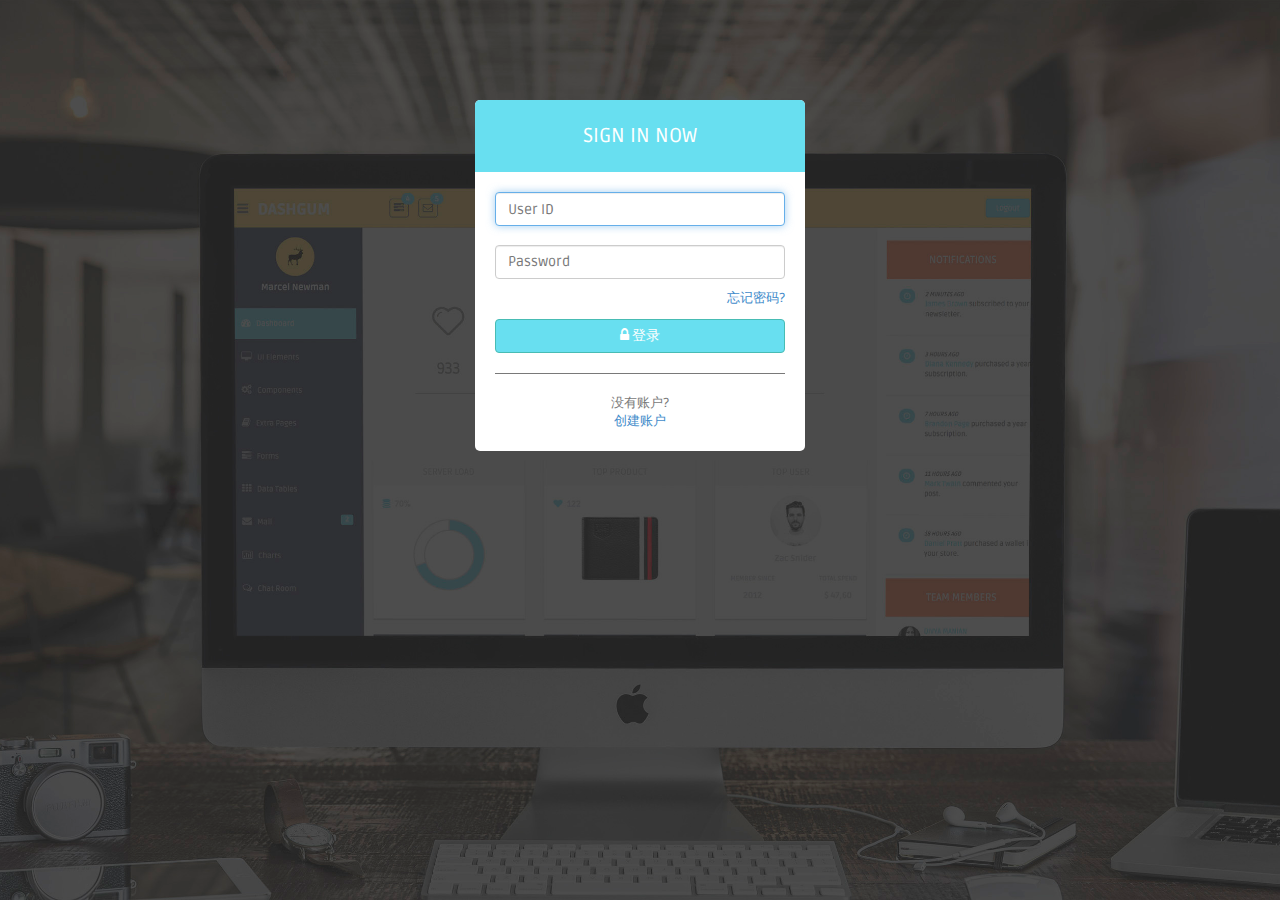
==== commit 77eefaa5: "登录功能初步提交" ====
--- a/bkt_1_dashgumfree/login.html
+++ b/bkt_1_dashgumfree/login.html
@@ -7,7 +7,7 @@
     <meta name="author" content="Dashboard">
     <meta name="keyword" content="Dashboard, Bootstrap, Admin, Template, Theme, Responsive, Fluid, Retina">
 
-    <title>DASHGUM - Bootstrap Admin Template</title>
+    <title>Login</title>
 
     <!-- Bootstrap core CSS -->
     <link href="assets/css/bootstrap.css" rel="stylesheet">
@@ -18,11 +18,6 @@
     <link href="assets/css/style.css" rel="stylesheet">
     <link href="assets/css/style-responsive.css" rel="stylesheet">
 
-    <!-- HTML5 shim and Respond.js IE8 support of HTML5 elements and media queries -->
-    <!--[if lt IE 9]>
-      <script src="https://oss.maxcdn.com/libs/html5shiv/3.7.0/html5shiv.js"></script>
-      <script src="https://oss.maxcdn.com/libs/respond.js/1.4.2/respond.min.js"></script>
-    <![endif]-->
   </head>
 
   <body>
@@ -42,22 +37,17 @@
 		            <input type="password" class="form-control" placeholder="Password">
 		            <label class="checkbox">
 		                <span class="pull-right">
-		                    <a data-toggle="modal" href="login.html#myModal"> Forgot Password?</a>
+		                    <a data-toggle="modal" href="login.html#myModal"> 忘记密码?</a>
 		
 		                </span>
 		            </label>
-		            <button class="btn btn-theme btn-block" href="index.html" type="submit"><i class="fa fa-lock"></i> SIGN IN</button>
+		            <button class="btn btn-theme btn-block" href="index.html" type="submit"><i class="fa fa-lock"></i> 登录</button>
 		            <hr>
 		            
-		            <div class="login-social-link centered">
-		            <p>or you can sign in via your social network</p>
-		                <button class="btn btn-facebook" type="submit"><i class="fa fa-facebook"></i> Facebook</button>
-		                <button class="btn btn-twitter" type="submit"><i class="fa fa-twitter"></i> Twitter</button>
-		            </div>
 		            <div class="registration">
-		                Don't have an account yet?<br/>
+		                	没有账户?<br/>
 		                <a class="" href="#">
-		                    Create an account
+		                    	创建账户
 		                </a>
 		            </div>
 		
